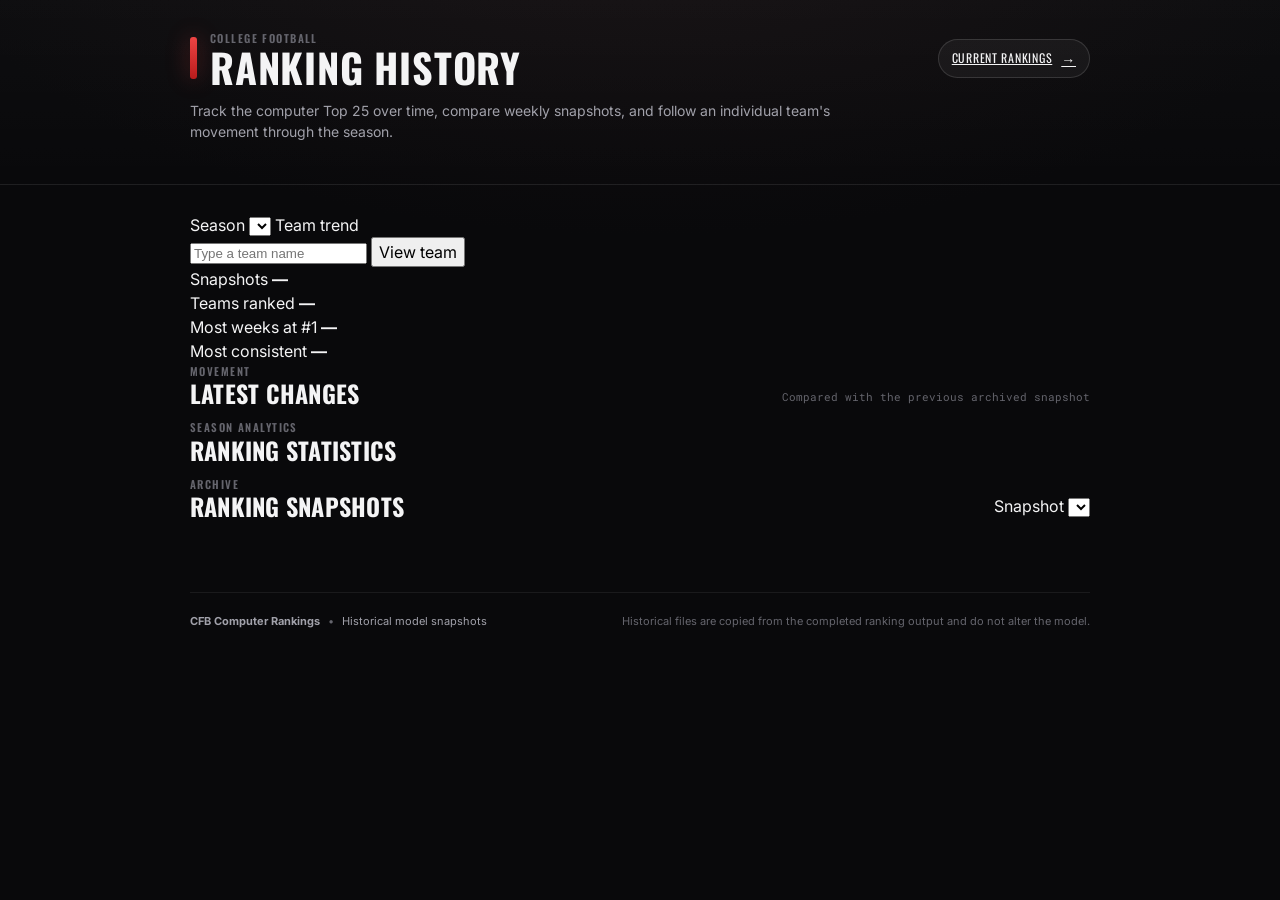
==== docs/historicals.html @ 00eab360 "Add historical rankings page" ====
<!doctype html>
<html lang="en">
<head>
  <meta charset="utf-8">
  <meta name="viewport" content="width=device-width, initial-scale=1">
  <meta name="theme-color" content="#09090b">
  <title>CFB Ranking History</title>

  <link rel="preconnect" href="https://fonts.googleapis.com">
  <link rel="preconnect" href="https://fonts.gstatic.com" crossorigin>
  <link href="https://fonts.googleapis.com/css2?family=Inter:wght@400;500;600;700&family=Oswald:wght@500;600;700&family=Roboto+Mono:wght@500;600&display=swap" rel="stylesheet">

  <link rel="stylesheet" href="styles.css">
  <link rel="stylesheet" href="historicals.css">
</head>

<body>
  <header class="masthead">
    <div class="masthead-inner">
      <div class="brand-row">
        <div class="brand">
          <span class="brand-mark" aria-hidden="true"></span>
          <div>
            <div class="eyebrow">COLLEGE FOOTBALL</div>
            <h1>Ranking History</h1>
          </div>
        </div>

        <a class="method-button history-nav-link" href="./index.html">
          <span>Current rankings</span>
          <span class="method-arrow">→</span>
        </a>
      </div>

      <div class="dek">
        Track the computer Top 25 over time, compare weekly snapshots,
        and follow an individual team's movement through the season.
      </div>

      <div id="history-meta" class="meta"></div>
    </div>
  </header>

  <main class="board-wrap history-wrap">
    <section class="history-controls" aria-label="History filters">
      <label>
        <span>Season</span>
        <select id="season-select"></select>
      </label>

      <label class="team-search-label">
        <span>Team trend</span>
        <div class="team-search-row">
          <input id="team-search" list="team-options" type="search" placeholder="Type a team name">
          <datalist id="team-options"></datalist>
          <button id="show-team" class="history-action" type="button">View team</button>
        </div>
      </label>
    </section>

    <section class="history-summary" aria-label="Season summary">
      <article class="history-stat">
        <span>Snapshots</span>
        <strong id="stat-snapshots">—</strong>
      </article>
      <article class="history-stat">
        <span>Teams ranked</span>
        <strong id="stat-teams">—</strong>
      </article>
      <article class="history-stat">
        <span>Most weeks at #1</span>
        <strong id="stat-number-one">—</strong>
      </article>
      <article class="history-stat">
        <span>Most consistent</span>
        <strong id="stat-consistent">—</strong>
      </article>
    </section>

    <section class="history-panel" id="team-panel" hidden>
      <div class="board-heading history-heading">
        <div>
          <div class="section-kicker">TEAM TREND</div>
          <h2 id="team-title">Team</h2>
        </div>
        <div id="team-summary" class="board-note"></div>
      </div>

      <div class="team-kpis" id="team-kpis"></div>

      <div class="chart-card">
        <div class="chart-title-row">
          <div>
            <h3>Rank over time</h3>
            <p>Lower is better. NR means the team was outside the Top 25.</p>
          </div>
        </div>
        <div id="rank-chart" class="history-chart" aria-label="Rank trend chart"></div>
      </div>

      <div class="chart-card">
        <div class="chart-title-row">
          <div>
            <h3>Power rating over time</h3>
            <p>The model score recorded in each archived snapshot.</p>
          </div>
        </div>
        <div id="score-chart" class="history-chart" aria-label="Power rating trend chart"></div>
      </div>

      <div class="history-table-wrap">
        <table class="history-table">
          <thead>
            <tr>
              <th>Snapshot</th>
              <th>Date</th>
              <th>Rank</th>
              <th>Score</th>
              <th>Record</th>
              <th>SOS1</th>
              <th>SOS2</th>
              <th>Margin</th>
              <th>Quality wins</th>
            </tr>
          </thead>
          <tbody id="team-history-body"></tbody>
        </table>
      </div>
    </section>

    <section class="history-panel">
      <div class="board-heading history-heading">
        <div>
          <div class="section-kicker">MOVEMENT</div>
          <h2>Latest changes</h2>
        </div>
        <div class="board-note">Compared with the previous archived snapshot</div>
      </div>
      <div id="movement-grid" class="movement-grid"></div>
    </section>

    <section class="history-panel">
      <div class="board-heading history-heading">
        <div>
          <div class="section-kicker">SEASON ANALYTICS</div>
          <h2>Ranking statistics</h2>
        </div>
      </div>
      <div id="analytics-grid" class="analytics-grid"></div>
    </section>

    <section class="history-panel">
      <div class="board-heading history-heading">
        <div>
          <div class="section-kicker">ARCHIVE</div>
          <h2>Ranking snapshots</h2>
        </div>
        <label class="snapshot-picker">
          <span>Snapshot</span>
          <select id="snapshot-select"></select>
        </label>
      </div>

      <ol id="snapshot-rankings" class="rank-list" aria-live="polite"></ol>
    </section>

    <div id="history-error" class="error-box" hidden></div>
  </main>

  <footer class="footer">
    <div>
      <strong>CFB Computer Rankings</strong>
      <span>•</span>
      Historical model snapshots
    </div>
    <div class="footer-muted">
      Historical files are copied from the completed ranking output and do not alter the model.
    </div>
  </footer>

  <script src="historicals.js"></script>
</body>
</html>
---- docs/styles.css ----
:root {
  --bg: #09090b;
  --bg-top: #151012;

  --card: #141416;
  --card-hover: #18181b;
  --card-inner: #101012;

  --line: rgba(255,255,255,0.07);
  --line-strong: rgba(255,255,255,0.13);

  --text: #f4f4f5;
  --muted: #a1a1aa;
  --muted-dim: #65656d;

  --accent: #ef4444;
  --accent-dark: #b91c1c;
  --accent-soft: rgba(239,68,68,0.12);

  --green: #34d399;
  --yellow: #fbbf24;

  --radius: 14px;
  --radius-small: 10px;
}

* {
  box-sizing: border-box;
}

html {
  background: var(--bg);
  scroll-behavior: smooth;
}

body {
  margin: 0;
  min-height: 100vh;

  color: var(--text);

  background:
    radial-gradient(
      1100px 500px at 50% -10%,
      var(--bg-top),
      transparent 65%
    ),
    var(--bg);

  font-family:
    "Inter",
    system-ui,
    -apple-system,
    BlinkMacSystemFont,
    "Segoe UI",
    sans-serif;

  line-height: 1.5;
}

button {
  font: inherit;
}

button:focus-visible {
  outline: 2px solid var(--accent);
  outline-offset: 2px;
}


/* =========================================================
   HEADER
   ========================================================= */

.masthead {
  border-bottom: 1px solid var(--line);

  background:
    linear-gradient(
      180deg,
      rgba(255,255,255,0.018),
      transparent
    );
}

.masthead-inner {
  width: min(900px, calc(100% - 32px));
  margin: 0 auto;
  padding: 30px 0 22px;
}

.brand-row {
  display: flex;
  align-items: center;
  justify-content: space-between;
  gap: 20px;
}

.brand {
  display: flex;
  align-items: center;
  gap: 13px;
}

.brand-mark {
  width: 7px;
  height: 42px;

  border-radius: 3px;

  background:
    linear-gradient(
      180deg,
      var(--accent),
      var(--accent-dark)
    );

  box-shadow:
    0 0 22px rgba(239,68,68,0.38);
}

.eyebrow,
.section-kicker {
  font-family: "Oswald", sans-serif;
  font-size: 11px;
  font-weight: 600;
  letter-spacing: 0.13em;
  text-transform: uppercase;
  color: var(--muted-dim);
}

h1,
h2,
h3 {
  font-family: "Oswald", sans-serif;
}

h1 {
  margin: 0;

  font-size: clamp(28px, 5vw, 40px);
  line-height: 1;

  font-weight: 700;
  letter-spacing: 0.02em;
  text-transform: uppercase;
}

.dek {
  max-width: 680px;

  margin: 13px 0 20px;

  color: var(--muted);
  font-size: 14px;
}

.method-button {
  display: inline-flex;
  align-items: center;
  gap: 9px;

  padding: 8px 13px;

  color: var(--text);

  background: rgba(255,255,255,0.045);
  border: 1px solid var(--line-strong);
  border-radius: 999px;

  cursor: pointer;

  font-family: "Oswald", sans-serif;
  font-size: 12px;
  letter-spacing: 0.06em;
  text-transform: uppercase;

  transition:
    background .18s ease,
    border-color .18s ease,
    color .18s ease;
}

.method-button:hover {
  color: var(--accent);

  background: var(--accent-soft);
  border-color: var(--accent);
}

.method-arrow {
  font-size: 14px;
}


/* =========================================================
   META
   ========================================================= */

.meta {
  display: flex;
  flex-wrap: wrap;
  gap: 8px;
}

.meta-chip {
  display: inline-flex;
  align-items: center;
  gap: 6px;

  padding: 5px 9px;

  color: var(--muted);

  background: rgba(255,255,255,0.035);
  border: 1px solid var(--line);
  border-radius: 7px;

  font-size: 11px;
}

.meta-chip strong {
  color: var(--text);
  font-family: "Roboto Mono", monospace;
  font-size: 11px;
}


/* =========================================================
   MAIN
   ========================================================= */

.board-wrap {
  width: min(900px, calc(100% - 32px));
  margin: 0 auto;
  padding: 28px 0 60px;
}

.board-heading {
  display: flex;
  align-items: end;
  justify-content: space-between;

  margin-bottom: 14px;
}

.board-heading h2 {
  margin: 2px 0 0;

  font-size: 24px;
  line-height: 1;
  letter-spacing: 0.01em;
  text-transform: uppercase;
}

.board-note {
  color: var(--muted-dim);

  font-size: 11px;
  font-family: "Roboto Mono", monospace;
}


/* =========================================================
   RANKING CARDS
   ========================================================= */

.rank-list {
  display: grid;
  gap: 9px;

  padding: 0;
  margin: 0;

  list-style: none;
}

.rank-item {
  overflow: hidden;

  background:
    linear-gradient(
      180deg,
      rgba(255,255,255,0.018),
      transparent
    ),
    var(--card);

  border: 1px solid var(--line);
  border-radius: var(--radius);

  transition:
    border-color .18s ease,
    transform .18s ease,
    background .18s ease;
}

.rank-item:hover {
  border-color: var(--line-strong);
  background: var(--card-hover);
}

.rank-head {
  display: grid;

  grid-template-columns:
    48px
    minmax(0, 1fr)
    auto;

  align-items: center;

  gap: 12px;

  padding: 11px;
}


/* =========================================================
   RANK NUMBER
   ========================================================= */

.rank-num {
  width: 38px;
  height: 38px;

  display: grid;
  place-items: center;

  color: var(--muted);

  background:
    linear-gradient(
      180deg,
      #1b1b1e,
      #111113
    );

  border: 1px solid var(--line);

  border-radius: 9px;

  font-family: "Roboto Mono", monospace;
  font-size: 13px;
  font-weight: 600;
}


/* Top 3 */

.rank-item:nth-child(1) .rank-num,
.rank-item:nth-child(2) .rank-num,
.rank-item:nth-child(3) .rank-num {
  color: var(--text);
  border-color: rgba(255,255,255,0.16);
}


/* =========================================================
   TEAM BUBBLE
   ========================================================= */

.team-pill {
  width: 100%;
  min-width: 0;

  display: flex;
  align-items: center;

  gap: 11px;

  padding: 10px 13px;

  color: var(--text);

  border: 1px solid;
  border-radius: 11px;

  cursor: pointer;

  text-align: left;

  transition:
    transform .14s ease,
    filter .14s ease,
    box-shadow .18s ease;
}

.team-pill:hover {
  transform: translateY(-1px);
  filter: brightness(1.08);

  box-shadow:
    0 5px 18px rgba(0,0,0,0.22);
}

.team-pill:active {
  transform: translateY(0);
}

.team-logo {
  width: 29px;
  height: 29px;

  flex: 0 0 29px;

  object-fit: contain;

  filter:
    drop-shadow(0 1px 2px rgba(0,0,0,0.5));
}

.team-logo-fallback {
  width: 29px;
  height: 29px;

  display: grid;
  place-items: center;

  flex: 0 0 29px;

  color: #fff;

  background: rgba(0,0,0,0.28);

  border: 1px solid rgba(255,255,255,0.2);
  border-radius: 50%;

  font-family: "Oswald", sans-serif;
  font-size: 11px;
  font-weight: 600;
}

.team-copy {
  min-width: 0;

  display: flex;
  align-items: baseline;
  gap: 9px;
}

.team-name {
  min-width: 0;

  overflow: hidden;
  text-overflow: ellipsis;
  white-space: nowrap;

  font-family: "Oswald", sans-serif;
  font-size: clamp(16px, 2.7vw, 19px);
  font-weight: 600;
  letter-spacing: 0.01em;
}

.record {
  flex-shrink: 0;

  color: rgba(255,255,255,0.62);

  font-family: "Roboto Mono", monospace;
  font-size: 11px;
}


/* =========================================================
   POWER RATING
   ========================================================= */

.score {
  min-width: 62px;

  text-align: right;

  color: var(--green);

  font-family: "Roboto Mono", monospace;
  font-size: 17px;
  font-weight: 600;

  letter-spacing: -0.03em;
}

.score-label {
  display: block;

  margin-top: 1px;

  color: var(--muted-dim);

  font-family: "Inter", sans-serif;
  font-size: 8px;
  font-weight: 600;

  letter-spacing: 0.08em;
  text-transform: uppercase;
}


/* =========================================================
   DETAILS
   ========================================================= */

.details {
  display: none;

  padding: 0 11px 11px;

  animation: drawer-in .18s ease;
}

.details.open {
  display: block;
}

@keyframes drawer-in {
  from {
    opacity: 0;
    transform: translateY(-4px);
  }

  to {
    opacity: 1;
    transform: translateY(0);
  }
}

.details-inner {
  padding-top: 11px;

  border-top: 1px solid var(--line);

  display: grid;

  grid-template-columns:
    repeat(3, minmax(0, 1fr));

  gap: 9px;
}


/* =========================================================
   DETAIL CARDS
   ========================================================= */

.stat-card {
  padding: 15px;

  background: var(--card-inner);

  border: 1px solid var(--line);
  border-radius: 11px;
}

.stat-card.wide {
  grid-column: 1 / -1;
}

.stat-title {
  display: flex;
  align-items: center;
  gap: 7px;

  margin-bottom: 11px;

  color: var(--text);

  font-family: "Oswald", sans-serif;
  font-size: 13px;
  font-weight: 600;

  letter-spacing: 0.06em;
  text-transform: uppercase;
}

.stat-title::before {
  content: "";

  width: 4px;
  height: 14px;

  border-radius: 2px;

  background: var(--accent);
}

.stat-row {
  display: flex;
  align-items: baseline;
  justify-content: space-between;

  gap: 12px;

  padding: 6px 0;

  border-bottom: 1px solid rgba(255,255,255,0.045);
}

.stat-row:last-child {
  border-bottom: 0;
}

.stat-label {
  color: var(--muted);
  font-size: 12px;
}

.stat-value {
  color: var(--text);

  text-align: right;

  font-family: "Roboto Mono", monospace;
  font-size: 12px;
  font-weight: 600;
}


/* =========================================================
   ADVANCED METRICS
   ========================================================= */

.metric {
  margin-bottom: 13px;
}

.metric:last-child {
  margin-bottom: 0;
}

.metric-top {
  display: flex;
  justify-content: space-between;
  align-items: baseline;

  gap: 8px;

  margin-bottom: 6px;
}

.metric-name {
  color: var(--muted);
  font-size: 12px;
}

.metric-value {
  color: var(--text);

  font-family: "Roboto Mono", monospace;
  font-size: 11px;
  font-weight: 600;
}

.metric-bar {
  height: 6px;

  overflow: hidden;

  background: #050506;

  border: 1px solid var(--line);
  border-radius: 999px;
}

.metric-fill {
  height: 100%;

  width: 50%;

  background:
    linear-gradient(
      90deg,
      #3f3f46,
      var(--accent)
    );

  border-radius: inherit;

  transition: width .35s ease;
}

.metric-caption {
  display: flex;
  justify-content: space-between;

  margin-top: 4px;

  color: var(--muted-dim);

  font-size: 9px;
}


/* =========================================================
   WHY RANKED HERE
   ========================================================= */

.why-list {
  display: grid;
  gap: 7px;

  margin: 0;
  padding: 0;

  list-style: none;
}

.why-list li {
  position: relative;

  padding-left: 17px;

  color: var(--muted);

  font-size: 12px;
}

.why-list li::before {
  content: "";

  position: absolute;
  left: 0;
  top: 7px;

  width: 5px;
  height: 5px;

  border-radius: 50%;

  background: var(--accent);
}


/* =========================================================
   BADGES
   ========================================================= */

.badge {
  display: inline-flex;
  align-items: center;

  padding: 2px 7px;

  border-radius: 999px;

  font-size: 9px;
  font-weight: 600;

  letter-spacing: 0.05em;
  text-transform: uppercase;
}

.badge-good {
  color: #6ee7b7;
  background: rgba(16,185,129,0.12);
  border: 1px solid rgba(16,185,129,0.25);
}

.badge-neutral {
  color: var(--muted);
  background: rgba(255,255,255,0.05);
  border: 1px solid var(--line);
}

.badge-bad {
  color: #fca5a5;
  background: rgba(239,68,68,0.10);
  border: 1px solid rgba(239,68,68,0.22);
}


/* =========================================================
   EXPLAINER
   ========================================================= */

dialog {
  width: min(850px, calc(100% - 30px));
  max-height: 88vh;

  padding: 0;

  color: var(--text);

  background: transparent;

  border: 0;
}

dialog::backdrop {
  background: rgba(0,0,0,0.78);

  backdrop-filter: blur(7px);
}

.modal {
  max-height: 88vh;
  overflow-y: auto;

  padding: 24px;

  background:
    linear-gradient(
      180deg,
      #171719,
      #101012
    );

  border: 1px solid var(--line-strong);
  border-radius: 16px;

  box-shadow:
    0 30px 90px rgba(0,0,0,0.65);
}

.modal-top {
  display: flex;
  justify-content: space-between;
  align-items: flex-start;

  gap: 20px;

  margin-bottom: 18px;
}

.modal h2 {
  margin: 3px 0 0;

  font-size: 27px;
  line-height: 1;

  text-transform: uppercase;
}

.close-button {
  width: 34px;
  height: 34px;

  display: grid;
  place-items: center;

  color: var(--muted);

  background: rgba(255,255,255,0.04);

  border: 1px solid var(--line);
  border-radius: 8px;

  cursor: pointer;

  font-size: 21px;
}

.close-button:hover {
  color: var(--text);
  background: rgba(255,255,255,0.08);
}

.modal-intro {
  padding: 14px 16px;

  color: var(--muted);

  background: var(--accent-soft);

  border: 1px solid rgba(239,68,68,0.18);
  border-radius: 10px;

  font-size: 13px;
}

.modal-intro strong {
  color: var(--text);
}

.method-grid {
  display: grid;

  grid-template-columns:
    repeat(2, minmax(0, 1fr));

  gap: 9px;

  margin-top: 12px;
}

.method-card {
  padding: 15px;

  background: rgba(255,255,255,0.025);

  border: 1px solid var(--line);
  border-radius: 11px;
}

.method-number {
  display: block;

  margin-bottom: 5px;

  color: var(--accent);

  font-family: "Roboto Mono", monospace;
  font-size: 10px;
}

.method-card h3 {
  margin: 0 0 5px;

  font-size: 15px;

  text-transform: uppercase;
}

.method-card p {
  margin: 0;

  color: var(--muted);

  font-size: 12px;
}

.method-footer {
  margin-top: 12px;
  padding: 13px 15px;

  color: var(--muted);

  border-top: 1px dashed var(--line);

  font-size: 12px;
}

.method-footer strong {
  color: var(--text);
}


/* =========================================================
   ERROR / LOADING
   ========================================================= */

.loading {
  padding: 40px;

  color: var(--muted);

  text-align: center;

  border: 1px dashed var(--line);
  border-radius: var(--radius);
}

.error-box {
  padding: 18px;

  color: #fca5a5;

  background: rgba(239,68,68,0.08);

  border: 1px solid rgba(239,68,68,0.18);
  border-radius: var(--radius);

  font-size: 13px;
}


/* =========================================================
   FOOTER
   ========================================================= */

.footer {
  width: min(900px, calc(100% - 32px));

  display: flex;
  justify-content: space-between;

  gap: 20px;

  margin: 0 auto;

  padding: 20px 0 28px;

  color: var(--muted);

  border-top: 1px solid var(--line);

  font-size: 11px;
}

.footer span {
  margin: 0 5px;
  color: var(--muted-dim);
}

.footer-muted {
  color: var(--muted-dim);
}


/* =========================================================
   MOBILE
   ========================================================= */

@media (max-width: 720px) {

  .masthead-inner,
  .board-wrap {
    width: min(100% - 22px, 900px);
  }

  .brand-row {
    align-items: flex-start;
  }

  .method-button {
    padding: 7px 10px;
  }

  .method-button span:first-child {
    display: none;
  }

  .board-note {
    display: none;
  }

  .details-inner {
    grid-template-columns: 1fr;
  }

  .stat-card.wide {
    grid-column: auto;
  }

  .footer {
    width: calc(100% - 22px);
    flex-direction: column;
    gap: 6px;
  }
}


@media (max-width: 480px) {

  .masthead-inner {
    padding-top: 23px;
  }

  .rank-head {
    grid-template-columns: 39px minmax(0, 1fr) auto;
    gap: 8px;
  }

  .rank-num {
    width: 35px;
    height: 35px;
  }

  .team-pill {
    padding: 9px 10px;
  }

  .team-logo,
  .team-logo-fallback {
    width: 26px;
    height: 26px;

    flex-basis: 26px;
  }

  .team-copy {
    display: block;
  }

  .record {
    display: block;

    margin-top: 1px;
    margin-left: 0;

    font-size: 9px;
  }

  .score {
    min-width: 54px;
    font-size: 14px;
  }

  .score-label {
    font-size: 7px;
  }

  .modal {
    padding: 18px;
  }

  .method-grid {
    grid-template-columns: 1fr;
  }
}
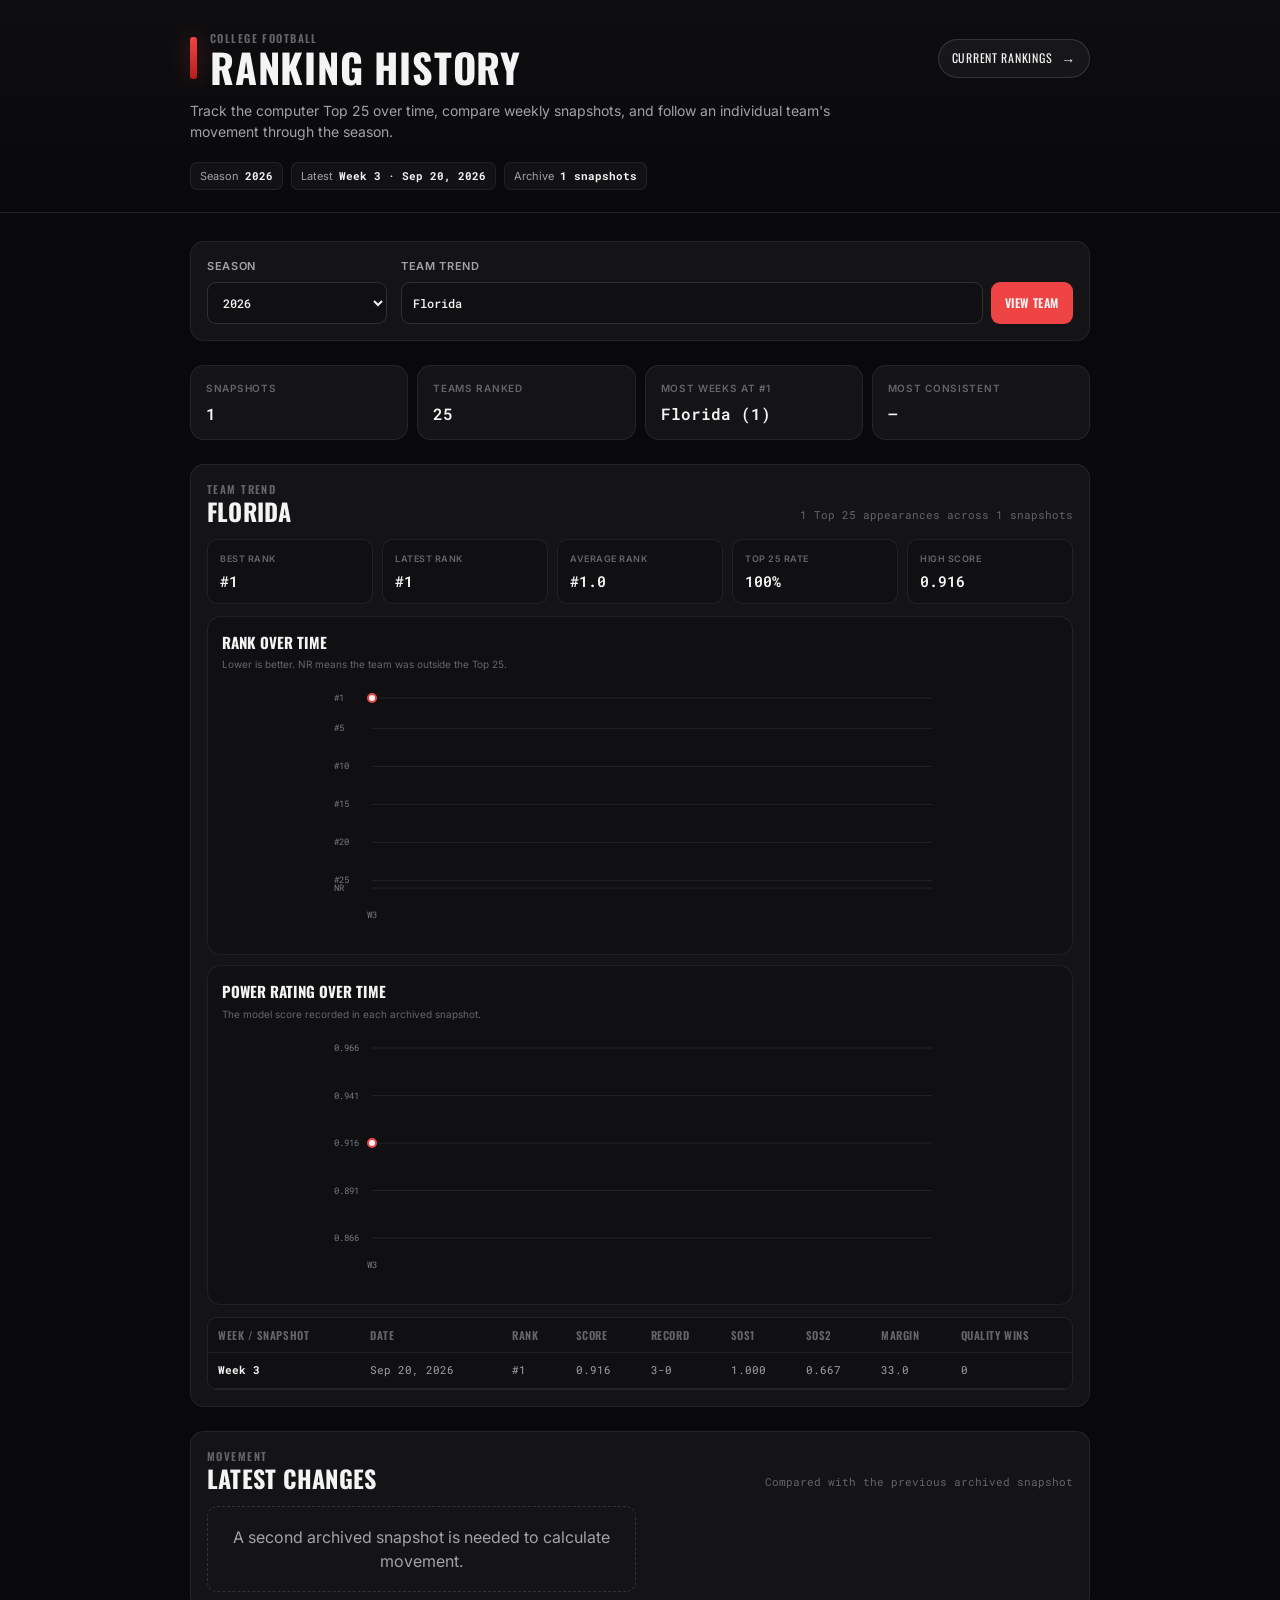
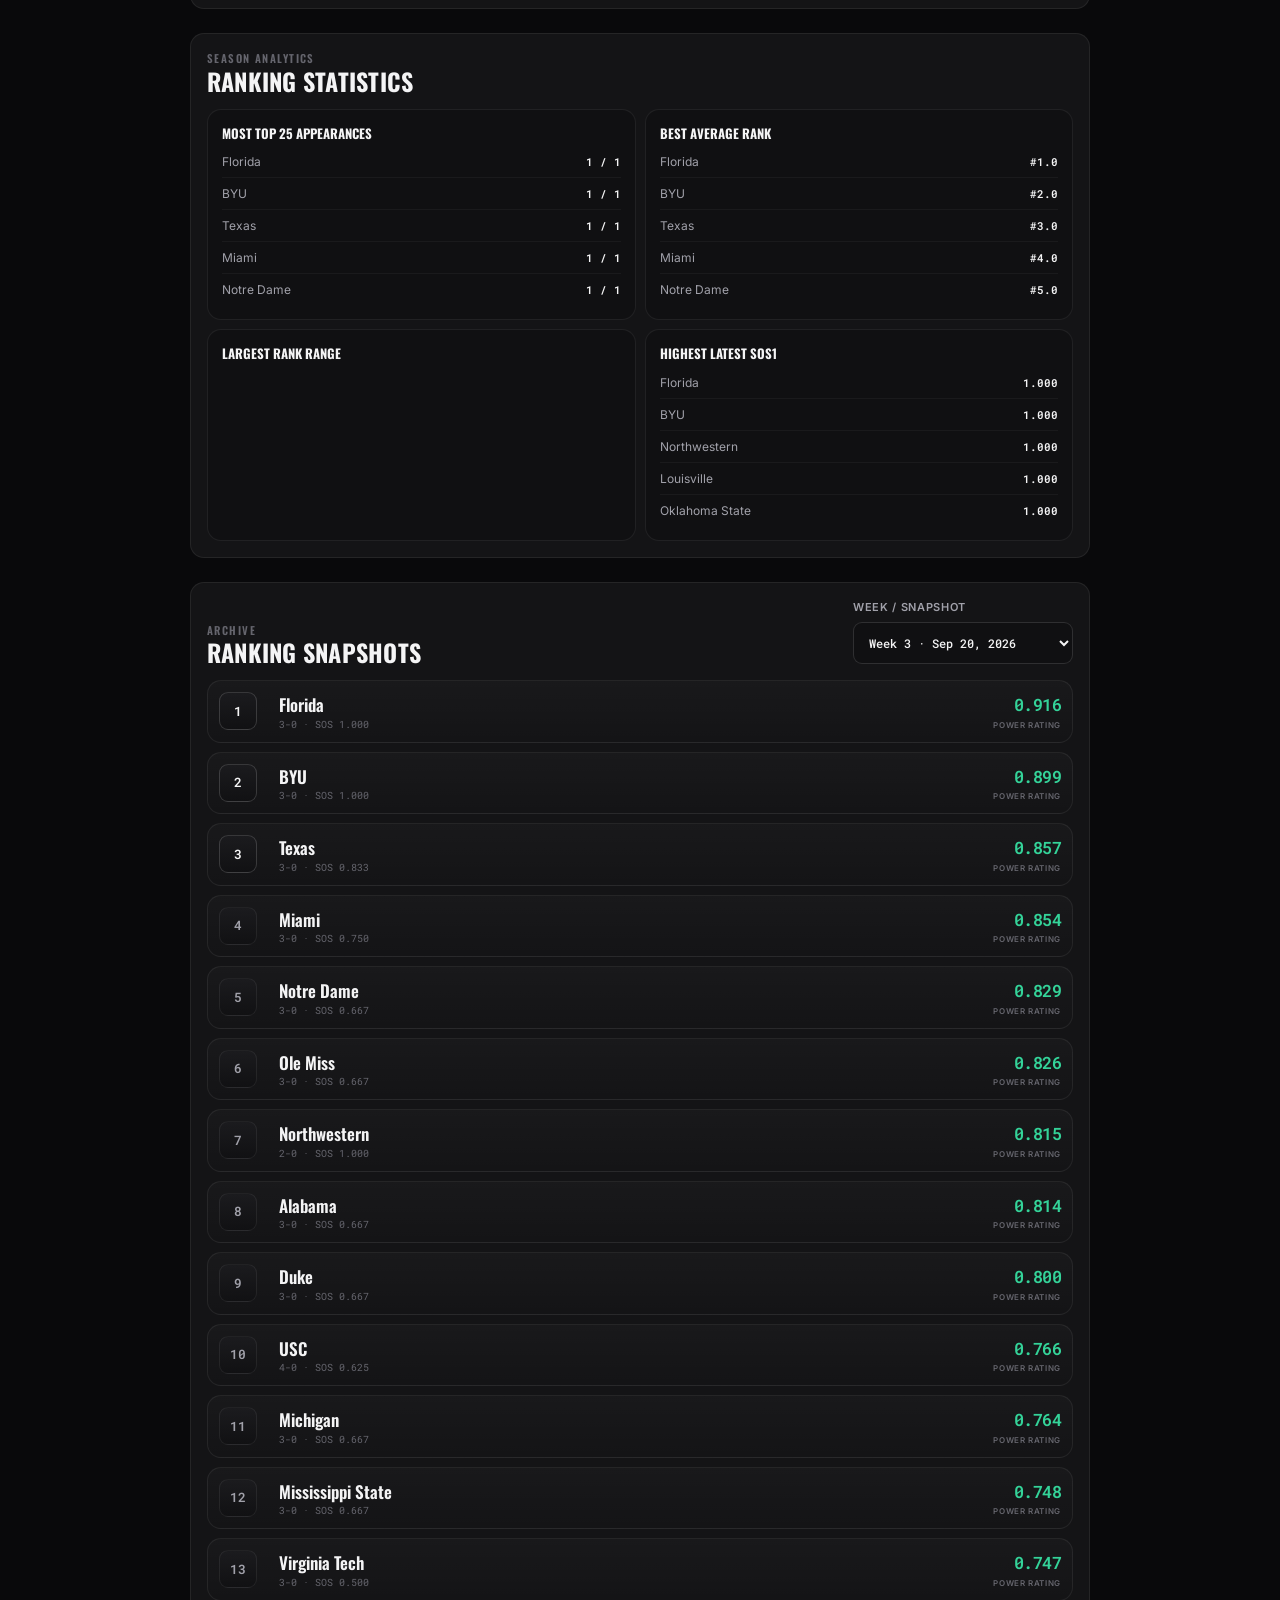
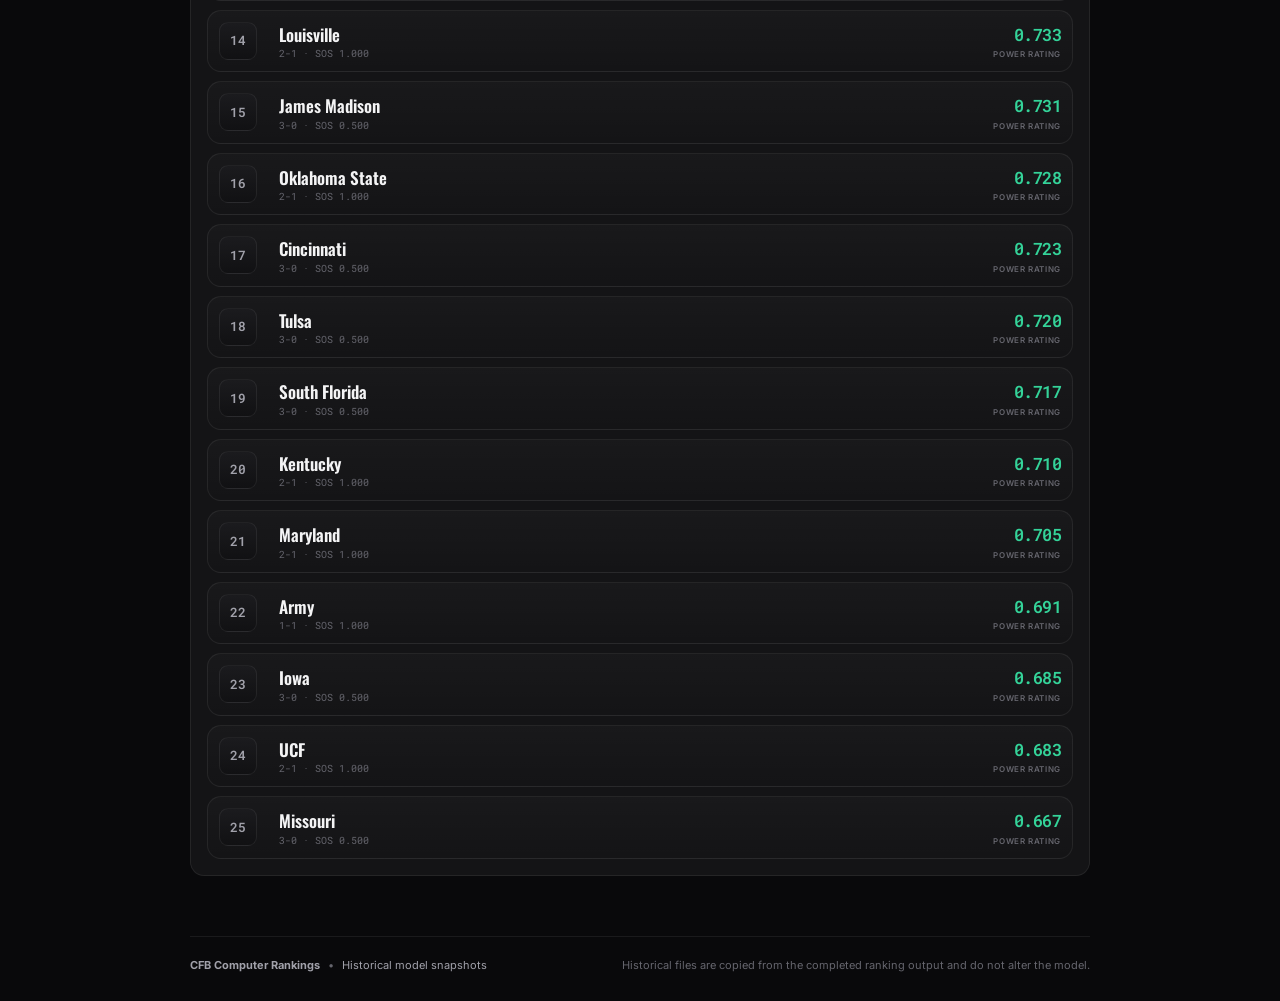
==== commit 6f980769: "Clarify week labels on historical page" ====
--- a/docs/historicals.html
+++ b/docs/historicals.html
@@ -112,7 +112,7 @@
         <table class="history-table">
           <thead>
             <tr>
-              <th>Snapshot</th>
+              <th>Week / Snapshot</th>
               <th>Date</th>
               <th>Rank</th>
               <th>Score</th>
@@ -156,7 +156,7 @@
           <h2>Ranking snapshots</h2>
         </div>
         <label class="snapshot-picker">
-          <span>Snapshot</span>
+          <span>Week / snapshot</span>
           <select id="snapshot-select"></select>
         </label>
       </div>
--- a/docs/historicals.css
+++ b/docs/historicals.css
@@ -0,0 +1,360 @@
+.history-nav-link {
+  text-decoration: none;
+}
+
+.history-wrap {
+  display: grid;
+  gap: 24px;
+}
+
+.history-controls {
+  display: grid;
+  grid-template-columns: 180px minmax(0, 1fr);
+  gap: 14px;
+  padding: 16px;
+  background: var(--card);
+  border: 1px solid var(--line);
+  border-radius: var(--radius);
+}
+
+.history-controls label,
+.snapshot-picker {
+  display: grid;
+  gap: 7px;
+  color: var(--muted);
+  font-size: 11px;
+  font-weight: 600;
+  letter-spacing: .06em;
+  text-transform: uppercase;
+}
+
+.history-controls select,
+.history-controls input,
+.snapshot-picker select {
+  width: 100%;
+  min-height: 42px;
+  padding: 9px 11px;
+  color: var(--text);
+  background: var(--card-inner);
+  border: 1px solid var(--line-strong);
+  border-radius: 9px;
+  font: 500 12px "Roboto Mono", monospace;
+}
+
+.team-search-row {
+  display: grid;
+  grid-template-columns: minmax(0, 1fr) auto;
+  gap: 8px;
+}
+
+.history-action {
+  padding: 0 14px;
+  color: var(--text);
+  background: var(--accent);
+  border: 0;
+  border-radius: 9px;
+  cursor: pointer;
+  font: 600 12px "Oswald", sans-serif;
+  letter-spacing: .05em;
+  text-transform: uppercase;
+}
+
+.history-summary {
+  display: grid;
+  grid-template-columns: repeat(4, minmax(0, 1fr));
+  gap: 9px;
+}
+
+.history-stat,
+.history-panel,
+.chart-card,
+.analytics-card,
+.movement-card {
+  background: var(--card);
+  border: 1px solid var(--line);
+  border-radius: var(--radius);
+}
+
+.history-stat {
+  padding: 15px;
+}
+
+.history-stat span {
+  display: block;
+  margin-bottom: 7px;
+  color: var(--muted-dim);
+  font-size: 10px;
+  font-weight: 600;
+  letter-spacing: .07em;
+  text-transform: uppercase;
+}
+
+.history-stat strong {
+  display: block;
+  color: var(--text);
+  font: 600 16px "Roboto Mono", monospace;
+}
+
+.history-panel {
+  padding: 16px;
+}
+
+.history-heading {
+  margin-bottom: 16px;
+}
+
+.team-kpis {
+  display: grid;
+  grid-template-columns: repeat(5, minmax(0, 1fr));
+  gap: 9px;
+  margin-bottom: 12px;
+}
+
+.team-kpi {
+  padding: 12px;
+  background: var(--card-inner);
+  border: 1px solid var(--line);
+  border-radius: 10px;
+}
+
+.team-kpi span {
+  display: block;
+  color: var(--muted-dim);
+  font-size: 9px;
+  font-weight: 600;
+  letter-spacing: .06em;
+  text-transform: uppercase;
+}
+
+.team-kpi strong {
+  display: block;
+  margin-top: 5px;
+  font: 600 15px "Roboto Mono", monospace;
+}
+
+.chart-card {
+  margin-top: 10px;
+  padding: 14px;
+  background: var(--card-inner);
+}
+
+.chart-title-row h3 {
+  margin: 0;
+  font-size: 15px;
+  text-transform: uppercase;
+}
+
+.chart-title-row p {
+  margin: 4px 0 0;
+  color: var(--muted-dim);
+  font-size: 10px;
+}
+
+.history-chart {
+  min-height: 260px;
+  margin-top: 8px;
+  overflow-x: auto;
+}
+
+.history-chart svg {
+  display: block;
+  min-width: 620px;
+  width: 100%;
+  height: 250px;
+}
+
+.chart-grid {
+  stroke: rgba(255,255,255,.08);
+  stroke-width: 1;
+}
+
+.chart-axis-label {
+  fill: #777780;
+  font: 9px "Roboto Mono", monospace;
+}
+
+.chart-line {
+  fill: none;
+  stroke: var(--accent);
+  stroke-width: 2.5;
+}
+
+.chart-point {
+  fill: var(--text);
+  stroke: var(--accent);
+  stroke-width: 2;
+}
+
+.chart-nr-point {
+  fill: #65656d;
+  stroke: #09090b;
+  stroke-width: 2;
+}
+
+.movement-grid,
+.analytics-grid {
+  display: grid;
+  grid-template-columns: repeat(2, minmax(0, 1fr));
+  gap: 9px;
+}
+
+.movement-card,
+.analytics-card {
+  padding: 14px;
+  background: var(--card-inner);
+}
+
+.movement-card h3,
+.analytics-card h3 {
+  margin: 0 0 10px;
+  font-size: 13px;
+  text-transform: uppercase;
+}
+
+.movement-list,
+.analytics-list {
+  display: grid;
+  gap: 7px;
+  margin: 0;
+  padding: 0;
+  list-style: none;
+}
+
+.movement-list li,
+.analytics-list li {
+  display: flex;
+  align-items: baseline;
+  justify-content: space-between;
+  gap: 10px;
+  padding-bottom: 6px;
+  border-bottom: 1px solid rgba(255,255,255,.045);
+  color: var(--muted);
+  font-size: 12px;
+}
+
+.movement-list li:last-child,
+.analytics-list li:last-child {
+  border-bottom: 0;
+}
+
+.movement-value,
+.analytics-value {
+  color: var(--text);
+  font: 600 11px "Roboto Mono", monospace;
+  white-space: nowrap;
+}
+
+.trend-up { color: var(--green); }
+.trend-down { color: #fca5a5; }
+.trend-flat { color: var(--muted); }
+
+.history-table-wrap {
+  margin-top: 12px;
+  overflow-x: auto;
+  border: 1px solid var(--line);
+  border-radius: 10px;
+}
+
+.history-table {
+  width: 100%;
+  min-width: 780px;
+  border-collapse: collapse;
+  background: var(--card-inner);
+}
+
+.history-table th,
+.history-table td {
+  padding: 9px 10px;
+  border-bottom: 1px solid var(--line);
+  text-align: left;
+  font-size: 11px;
+}
+
+.history-table th {
+  color: var(--muted-dim);
+  font-family: "Oswald", sans-serif;
+  font-weight: 600;
+  letter-spacing: .05em;
+  text-transform: uppercase;
+}
+
+.history-table td {
+  color: var(--muted);
+  font-family: "Roboto Mono", monospace;
+}
+
+.history-table td strong {
+  color: var(--text);
+}
+
+.snapshot-picker {
+  min-width: 220px;
+}
+
+.snapshot-ranking-row {
+  cursor: default;
+}
+
+.snapshot-team {
+  min-width: 0;
+  font-family: "Oswald", sans-serif;
+  font-size: 17px;
+  font-weight: 600;
+}
+
+.snapshot-sub {
+  color: var(--muted-dim);
+  font: 10px "Roboto Mono", monospace;
+}
+
+.empty-history {
+  padding: 18px;
+  color: var(--muted);
+  text-align: center;
+  border: 1px dashed var(--line-strong);
+  border-radius: 10px;
+}
+
+@media (max-width: 720px) {
+  .history-controls,
+  .history-summary,
+  .movement-grid,
+  .analytics-grid,
+  .team-kpis {
+    grid-template-columns: 1fr 1fr;
+  }
+
+  .team-search-label {
+    grid-column: 1 / -1;
+  }
+
+  .history-heading {
+    align-items: flex-start;
+    gap: 12px;
+  }
+
+  .snapshot-picker {
+    min-width: 0;
+  }
+}
+
+@media (max-width: 520px) {
+  .history-controls,
+  .history-summary,
+  .team-kpis {
+    grid-template-columns: 1fr;
+  }
+
+  .team-search-row {
+    grid-template-columns: 1fr;
+  }
+
+  .history-heading {
+    display: grid;
+  }
+
+  .movement-grid,
+  .analytics-grid {
+    grid-template-columns: 1fr;
+  }
+}
